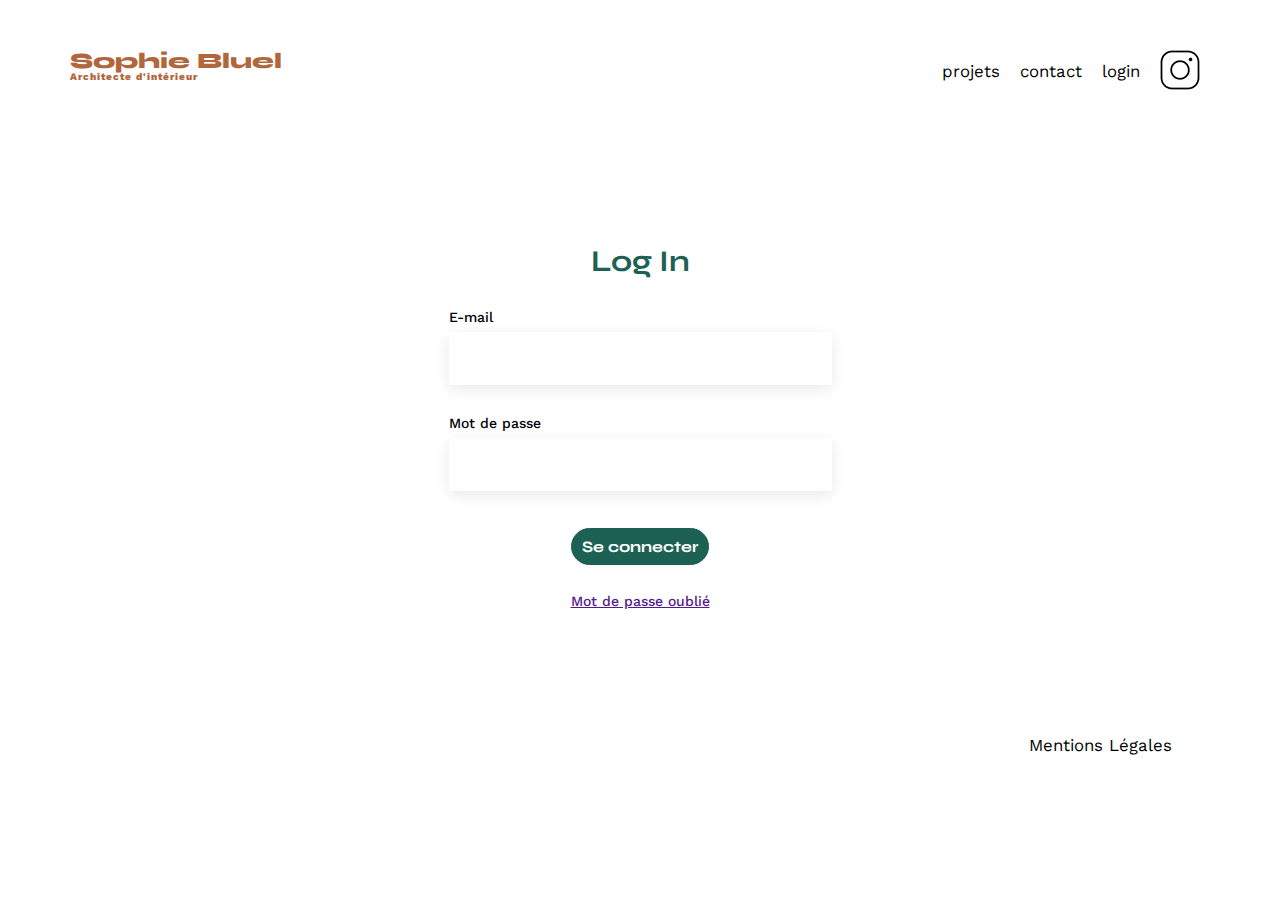
==== login.html @ 84666bd0 "Visuel de la page login" ====
<!DOCTYPE html>
<html lang="fr">
<head>
	<meta charset="UTF-8">
	<title>Sophie Bluel - Architecte d'intérieur</title>
	<meta name="viewport" content="width=device-width, initial-scale=1.0">
	<link rel="preconnect" href="https://fonts.googleapis.com">
	<link rel="preconnect" href="https://fonts.gstatic.com" crossorigin>
	<link href="https://fonts.googleapis.com/css2?family=Syne:wght@700;800&family=Work+Sans&display=swap" rel="stylesheet">
	<meta name="description" content="">
	<link rel="stylesheet" href="./assets/style.css">
</head>
<body class="logBody">
<header>
	<h1>Sophie Bluel <span>Architecte d'intérieur</span></h1>
	<nav>
		<ul>
			<li>projets</li>
			<li>contact</li>
			<li><a href="./login.html" class="loginBouton">login</a></li>
			<li><img src="./assets/icons/instagram.png" alt="Instagram"></li>
		</ul>
	</nav>
</header>
<main class="login">
	<div class="logTitle">Log In</div>
    <form action="" class="logInput">
            <label for="email">E-mail</label>
            <input type="email" name="email" id="email">
            <label for="password">Mot de passe</label>
            <input type="password" name="password" id="password">
    </form>
    <button id="boutonLog">Se connecter</button>
    <a href="">Mot de passe oublié</a>
</main>
<footer>
	<nav>
		<ul>
			<li>Mentions Légales</li>
		</ul>
	</nav>
</footer>
</body>
</html>
---- assets/style.css ----
/* http://meyerweb.com/eric/tools/css/reset/
   v2.0 | 20110126
   License: none (public domain)
*/

html, body, div, span, applet, object, iframe,
h1, h2, h3, h4, h5, h6, p, blockquote, pre,
a, abbr, acronym, address, big, cite, code,
del, dfn, em, img, ins, kbd, q, s, samp,
small, strike, strong, sub, sup, tt, var,
b, u, i, center,
dl, dt, dd, ol, ul, li,
fieldset, form, label, legend,
table, caption, tbody, tfoot, thead, tr, th, td,
article, aside, canvas, details, embed,
figure, figcaption, footer, header, hgroup,
menu, nav, output, ruby, section, summary,
time, mark, audio, video {
	margin: 0;
	padding: 0;
	border: 0;
	font-size: 100%;
	font: inherit;
	vertical-align: baseline;
}
/* HTML5 display-role reset for older browsers */
article, aside, details, figcaption, figure,
footer, header, hgroup, menu, nav, section {
	display: block;
}
body {
	line-height: 1;
}
ol, ul {
	list-style: none;
}
blockquote, q {
	quotes: none;
}
blockquote:before, blockquote:after,
q:before, q:after {
	content: '';
	content: none;
}
table {
	border-collapse: collapse;
	border-spacing: 0;
}
/** end reset css**/
body {
	max-width: 1140px;
	margin:auto;
	font-family: 'Work Sans' ;
	font-size: 14px;
}
header {
	display: flex;
	justify-content: space-between;
	margin: 50px 0
}
section {
	margin: 50px 0
}

h1{
	display: flex;
	flex-direction: column;
	font-family: 'Syne';
	font-size: 22px;
	font-weight: 800;
	color: #B1663C
}

h1 > span {
	font-family: 'Work Sans';
	font-size:10px;
	letter-spacing: 0.1em;
;
}

h2{
	font-family: 'Syne';
	font-weight: 700;
	font-size: 30px;
	color: #1D6154
}
nav ul {
	display: flex;
	align-items: center;
	list-style-type: none;

}

.loginBouton {
	text-decoration: none;
	color: black;
}

nav li {
	padding: 0 10px;
	font-size: 1.2em;
}

li:hover, .loginBouton:hover {
	color: #B1663C;
}
#introduction {
	display: flex;
	align-items: center;
}
#introduction figure {
	flex: 1
}
#introduction img {
	display: block;
	margin: auto;
	width: 80%;
}

#introduction article {
	flex: 1
}
#introduction h2 {
	margin-bottom: 1em;
}

#introduction p {
	margin-bottom: 0.5em;
}
#portfolio h2 {
	text-align: center;
	margin-bottom: 1em;
}

.filtres {
	display: flex;
	flex-direction: row;
	justify-content: center;
}

.boutonFiltre {
	min-width: 100px;
	height: 37px;
	border: 1px solid rgba(29, 97, 84, 1);
	color: rgba(29, 97, 84, 1);
	border-radius: 60px;
	font-family: Syne;
	font-size: 16px;
	font-weight: 700;
	line-height: 19px;
	letter-spacing: 0em;
	text-align: center;
	background-color: white;
	padding: 0 10px;
	margin: 10px;
	margin-bottom: 3em;
}

.boutonFiltre:hover {
	color: white;
	background-color: rgba(29, 97, 84, 1);
}

.boutonFiltreClic {
	color: white;
	background-color: rgba(29, 97, 84, 1);
	min-width: 100px;
	height: 37px;
	border: 1px solid rgba(29, 97, 84, 1);
	border-radius: 60px;
	font-family: Syne;
	font-size: 16px;
	font-weight: 700;
	line-height: 19px;
	letter-spacing: 0em;
	text-align: center;
	padding: 0 10px;
	margin: 10px;
	margin-bottom: 3em;
}

.gallery {
	width: 100%;
	display: grid;
	grid-template-columns: 1fr 1fr 1fr;
	grid-column-gap: 20px;
	grid-row-gap: 20px;
}

.gallery img {
	width: 100%;

}
#contact {
	width: 50%;
margin: auto;
}
#contact > * {
	text-align: center;

}
#contact h2{
	margin-bottom: 20px;
}
#contact form {
	text-align: left;
	margin-top:30px;
	display: flex;
	flex-direction: column;
}

#contact input {
	height: 50px;
	font-size: 1.2em;
	border: none;
	box-shadow: 0px 4px 14px rgba(0, 0, 0, 0.09);
}
#contact label {
	margin: 2em 0 1em 0;
}
#contact textarea {
	border: none;
	box-shadow: 0px 4px 14px rgba(0, 0, 0, 0.09);
}

input[type="submit"]{
	font-family: 'Syne';
	font-weight: 700;
	color: white;
	background-color: #1D6154;
	margin : 2em auto ;
	width: 180px;
	text-align: center;
	border-radius: 60px ;
}

footer nav ul {
	display: flex;
	justify-content: flex-end;
	margin: 2em
}

.login {
	display: flex;
	flex-direction: column;
	align-items: center;
	justify-content: center;
	margin-top: 150px;
}

.logInput {
	display: flex;
	flex-direction: column;
	margin: 40 0 50 0;
}

.logTitle {
	font-family: Syne;
	font-size: 30px;
	font-weight: 700;
	line-height: 36px;
	letter-spacing: 0em;
	text-align: center;
	color: rgba(29, 97, 84, 1);
}

.logInput label {
	margin: 30px 0 7px 0;
	font-family: Work Sans;
	font-size: 14px;
	font-weight: 500;
	line-height: 16px;
	letter-spacing: 0em;
	text-align: left;
}

#email, #password {
	width: 379px;
	height: 51px;
	border: none;
	box-shadow: 0px 4px 14px 0px rgba(0, 0, 0, 0.09);
}

.login a {
	font-family: Work Sans;
	font-size: 14px;
	font-weight: 500;
	line-height: 16px;
	letter-spacing: 0em;
	text-align: left;
	margin-bottom: 100px;
}

#boutonLog {
	color: white;
	background-color: rgba(29, 97, 84, 1);
	min-width: 100px;
	height: 37px;
	border: 1px solid rgba(29, 97, 84, 1);
	border-radius: 60px;
	font-family: Syne;
	font-size: 16px;
	font-weight: 700;
	line-height: 19px;
	letter-spacing: 0em;
	text-align: center;
	padding: 0 10px;
	margin: 37px 0 28px 0;
}
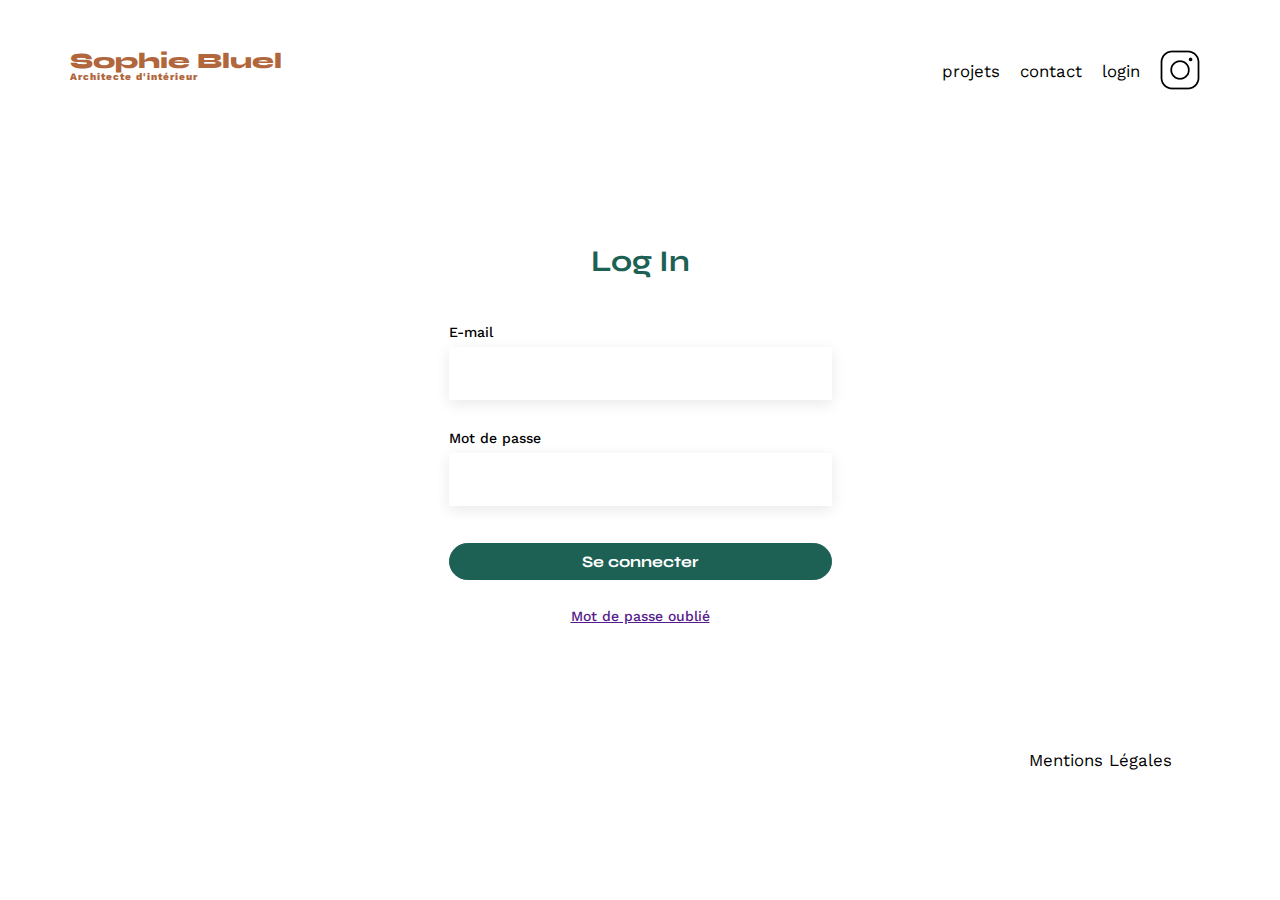
==== commit 35756e15: "Login+reco token" ====
--- a/login.html
+++ b/login.html
@@ -24,13 +24,14 @@
 </header>
 <main class="login">
 	<div class="logTitle">Log In</div>
-    <form action="" class="logInput">
+    <div id="errorAuthent"></div>
+    <form method="post" class="logInput">
             <label for="email">E-mail</label>
             <input type="email" name="email" id="email">
             <label for="password">Mot de passe</label>
             <input type="password" name="password" id="password">
+            <button id="boutonLog">Se connecter</button>
     </form>
-    <button id="boutonLog">Se connecter</button>
     <a href="">Mot de passe oublié</a>
 </main>
 <footer>
@@ -40,5 +41,6 @@
 		</ul>
 	</nav>
 </footer>
+<script src="./assets/script.js"></script>
 </body>
 </html>
--- a/assets/style.css
+++ b/assets/style.css
@@ -154,6 +154,7 @@
 	padding: 0 10px;
 	margin: 10px;
 	margin-bottom: 3em;
+	transition: color 0.5s ease-in-out, background-color 0.5s ease-in-out;
 }
 
 .boutonFiltre:hover {
@@ -306,5 +307,22 @@
 	text-align: center;
 	padding: 0 10px;
 	margin: 37px 0 28px 0;
-}
-
+	transition: background-color 0.5s ease-in-out, color 0.5s ease-in-out;
+}
+
+#boutonLog:hover {
+	color: rgba(29, 97, 84, 1);
+	background-color: white;
+}
+
+#errorAuthent {
+	font-family: Work Sans;
+	font-size: 14px;
+	font-weight: 500;
+	line-height: 16px;
+	letter-spacing: 0em;
+	text-align: left;
+	margin-top: 15px;
+	color: darkred;
+}
+
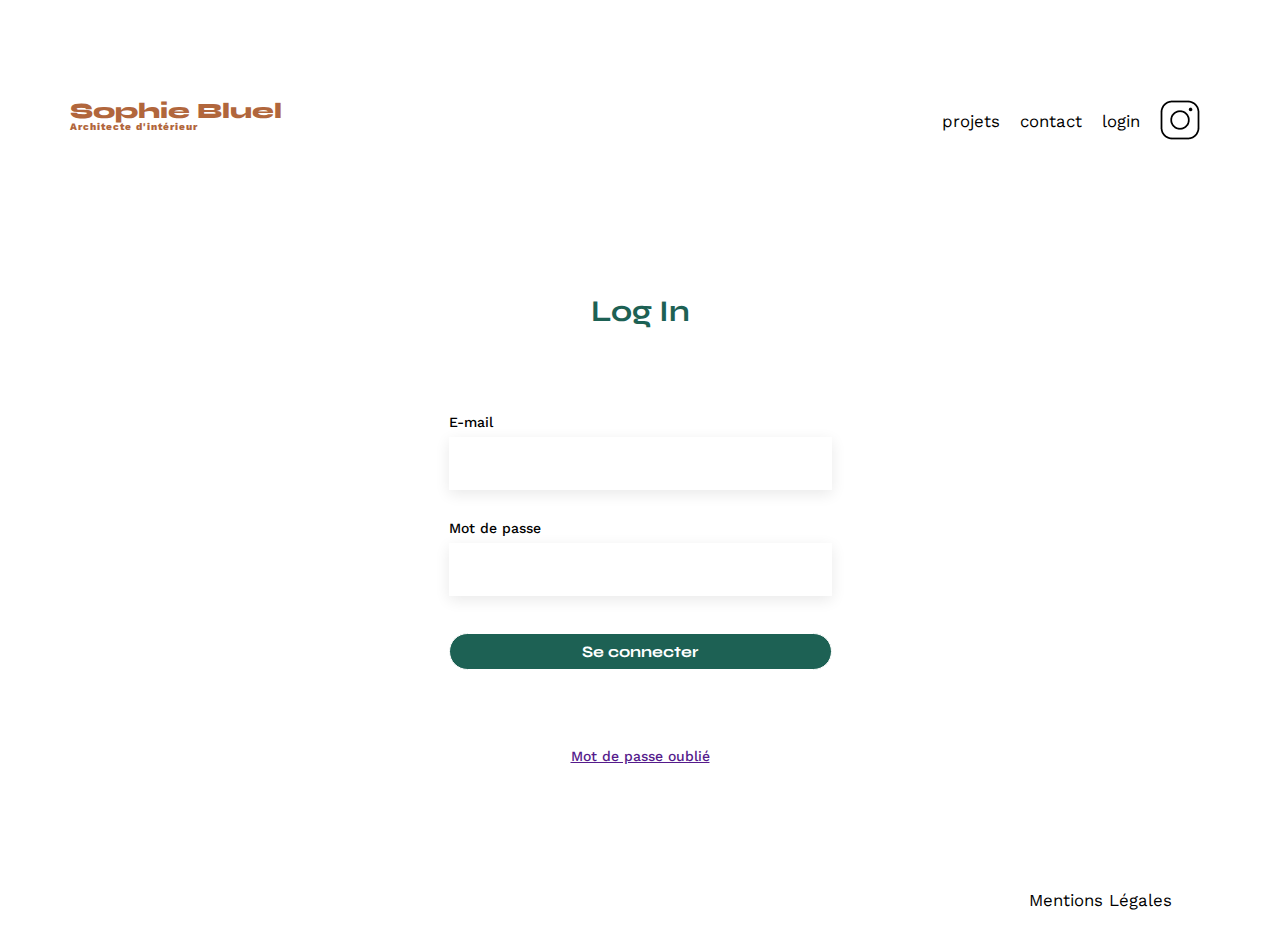
==== commit b4930ec2: "Correction post soutenance" ====
--- a/login.html
+++ b/login.html
@@ -15,7 +15,7 @@
 	<h1>Sophie Bluel <span>Architecte d'intérieur</span></h1>
 	<nav>
 		<ul>
-			<li>projets</li>
+			<li id="boutonProjets">projets</li>
 			<li>contact</li>
 			<li><a href="./login.html" class="loginBouton">login</a></li>
 			<li><img src="./assets/icons/instagram.png" alt="Instagram"></li>
@@ -41,6 +41,6 @@
 		</ul>
 	</nav>
 </footer>
-<script src="./assets/script.js"></script>
+<script src="./assets/log.js"></script>
 </body>
 </html>
--- a/assets/style.css
+++ b/assets/style.css
@@ -167,7 +167,7 @@
 	background-color: rgba(29, 97, 84, 1);
 	min-width: 100px;
 	height: 37px;
-	border: 1px solid rgba(29, 97, 84, 1);
+	border: 1px solid;
 	border-radius: 60px;
 	font-family: Syne;
 	font-size: 16px;
@@ -249,10 +249,10 @@
 	margin-top: 150px;
 }
 
-.logInput {
-	display: flex;
-	flex-direction: column;
-	margin: 40 0 50 0;
+.logInput, .addModal_input {
+	display: flex;
+	flex-direction: column;
+	margin: 40px 0 50px 0;
 }
 
 .logTitle {
@@ -265,7 +265,7 @@
 	color: rgba(29, 97, 84, 1);
 }
 
-.logInput label {
+label {
 	margin: 30px 0 7px 0;
 	font-family: Work Sans;
 	font-size: 14px;
@@ -297,7 +297,7 @@
 	background-color: rgba(29, 97, 84, 1);
 	min-width: 100px;
 	height: 37px;
-	border: 1px solid rgba(29, 97, 84, 1);
+	border: 1px solid;
 	border-radius: 60px;
 	font-family: Syne;
 	font-size: 16px;
@@ -326,3 +326,324 @@
 	color: darkred;
 }
 
+.projetsModal {
+	display: flex;
+	justify-content: center;
+	align-items: baseline;
+}
+
+#openModal {
+	border: none;
+	background-color: white;
+	font-family: Work Sans;
+	font-size: 14px;
+	font-weight: 400;
+	line-height: 16px;
+	letter-spacing: 0em;
+	text-align: center;
+}
+
+#iconModal {
+	margin: 0 10px 0 31px;
+	width: 15.58px;
+	height: 15.58px;
+}
+
+.modal, .modal2 {
+	position: fixed;
+	display: flex;
+	justify-content: center;
+	align-items: center;
+	left: 0;
+	top: 0;
+	width: 100%;
+	height: 100%;
+	background-color: rgba(0, 0, 0, 0.3);
+    z-index: 999;
+}
+
+.modalWrapper {
+	position: fixed;
+	top: 50%;
+	left: 50%;
+	transform: translate(-50%, -50%);
+	display: flex;
+	flex-direction: column;
+	justify-content: center;
+	align-items: center;
+	background-color: rgba(255, 255, 255, 1);
+	width: 630px;
+	height: 688px;
+	max-width: calc(100vw - 100px);
+	max-height: calc(100vh - 10px);
+	border-radius: 10px;
+}
+  
+.modalContent, .modalContent2{
+	display: flex;
+	flex-direction: column;
+	justify-content: center;
+	align-items: center;
+	padding: 0 100px 0 100px;
+	box-sizing: border-box;
+	overflow-y: auto;
+}
+  
+.close, .close2 {
+	position: absolute;
+	right: 30px;
+	top: 26px;
+	color: rgba(0, 0, 0, 1);
+	width: 24px;
+	height: 24px;
+}
+  
+.close:hover,
+.close:focus,
+.close2:hover,
+.close2:focus {
+	color: black;
+	text-decoration: none;
+	cursor: pointer;
+}
+  
+.titreModal {
+	font-family: Work Sans;
+	font-size: 26px;
+	font-weight: 400;
+	line-height: 30px;
+	letter-spacing: 0em;
+	text-align: center;
+	color: rgba(0, 0, 0, 1);
+	margin-top: 60px;
+}
+
+#galeriePhotos {
+	padding-top: 50px;
+	padding-bottom: 67.3px;
+	width: 100%;
+	border-bottom: 1px solid rgba(179, 179, 179, 1);
+}
+
+.addButton {
+	border: none;
+	background-color: rgba(29, 97, 84, 1);
+	width: 237px;
+	Height: 36px;
+	border-radius: 60px;
+	font-family: Syne;
+	font-size: 14px;
+	font-weight: 700;
+	line-height: 17px;
+	letter-spacing: 0em;
+	text-align: center;
+	color: white;
+	margin-top: 38px;
+	margin-bottom: 45px;
+	padding: 10px;
+}
+
+#galeriePhotos {
+	display: flex;
+	flex-direction: row;
+	flex-wrap: wrap;
+	justify-content: flex-start;
+}
+
+.photoCard {
+	position: relative;
+	margin: 10px 3px;
+	flex: 0 0 calc(20% - 10px)
+}
+
+.photoCard_img {
+	width: 100%;
+	height: 100%;
+	object-fit: cover;
+}
+
+.photoCard_supp {
+	position: absolute;
+	display: flex;
+	justify-content: center;
+	align-items: center;
+	right: 4.86px;
+	top: 8.45px;
+	background-color: rgba(0, 0, 0, 1);
+	width: 17px;
+	height: 17px;
+	border-radius: 2px;
+}
+
+.fa-trash-can {
+	color: rgba(255, 255, 255, 1);
+	font-size: 9px;
+}
+
+#addTitre , #addCategory {
+	width: 379px;
+	height: 51px;
+	border: none;
+	box-shadow: 0px 4px 14px 0px rgba(0, 0, 0, 0.09);
+}
+
+#boutonAjoutImage {
+	display: flex;
+	align-items: center;
+	justify-content: center;
+	border: none;
+	width: 237px;
+	Height: 36px;
+	border-radius: 60px;
+	font-family: Syne;
+	font-size: 14px;
+	font-weight: 700;
+	line-height: 17px;
+	letter-spacing: 0em;
+	color: white;
+	margin-top: 38px;
+	margin-bottom: 45px;}
+
+.addModal_button {
+	background-color: rgba(167, 167, 167, 1);
+}
+
+.addModal_buttonCheck {
+	background-color: rgba(29, 97, 84, 1);
+}
+
+.retour {
+	position: absolute;
+	left: 30px;
+	top: 26px;
+	color: rgba(0, 0, 0, 1);
+	width: 24px;
+	height: 24px;
+}
+  
+.retour:hover,
+.retour:focus {
+	color: black;
+	text-decoration: none;
+	cursor: pointer;
+}
+
+.cadreImageInput {
+	position: relative;
+	display: flex;
+	flex-direction: column;
+	justify-content: center;
+	align-items: center;
+	background-color: rgba(232, 241, 246, 1);
+	width: 100%;
+	height: 169px;
+	border-radius: 3px;
+	margin-top: 36px;
+	gap: 6px;
+}
+
+.addModal_input {
+	display: flex;
+	flex-direction: column;
+	justify-content: center;
+	align-items: center;
+}
+
+.iconImg {
+	background-color: rgba(232, 241, 246, 1);
+	font-size: 76px;
+	color: rgba(185, 197, 204, 1);
+	padding-top: 13px;
+}
+
+#addTitre {
+	font-family: Work Sans;
+	font-size: 14px;
+	font-weight: 400;
+	line-height: 16px;
+	letter-spacing: 0em;
+	text-align: left;
+	}
+
+.champCat {
+	font-family: Work Sans;
+	font-size: 14px;
+	font-weight: 400;
+	line-height: 16px;
+	letter-spacing: 0em;
+	text-align: left;
+	}
+
+#addImgBouton {
+	display: flex;
+	justify-content: center;
+	align-items: center;
+	width: 173px;
+	height: 36px;
+	border-radius: 50px;
+	background-color: rgba(203, 214, 220, 1);
+	font-family: Work Sans;
+	font-size: 14px;
+	font-weight: 500;
+	line-height: 16px;
+	letter-spacing: 0em;
+	color: rgba(48, 102, 133, 1);
+}
+
+.infosAddImg {
+	font-family: Work Sans;
+	font-size: 10px;
+	font-weight: 400;
+	line-height: 12px;
+	letter-spacing: 0em;
+	text-align: center;
+	color: rgba(68, 68, 68, 1);
+	padding-bottom: 19px;
+}
+
+#previewImage {
+	position: absolute;
+	top: 0;
+	height: 100%;
+	object-fit: cover;
+	z-index: 999;
+}
+
+.editionMode {
+	position: absolute;
+	width: 100%;
+	display: flex;
+	justify-content: center;
+	align-items: center;
+	background-color: rgba(0, 0, 0, 1);
+	height: 59px;
+	top: 0;
+	left: 0;
+	gap: 10px;
+}
+
+.editionText {
+	font-family: Work Sans;
+	font-size: 16px;
+	font-weight: 400;
+	line-height: 19px;
+	letter-spacing: 0em;
+	text-align: center;
+	color: rgba(255, 255, 255, 1);
+}
+
+.editionIcon {
+	width: 15.58px;
+	height: 15.58px;
+	color: rgba(255, 255, 255, 1);
+}
+
+header {
+	margin-top: 100px;
+}
+
+#imgInput {
+	width: 0;
+	height: 0;
+	margin: 0;
+}